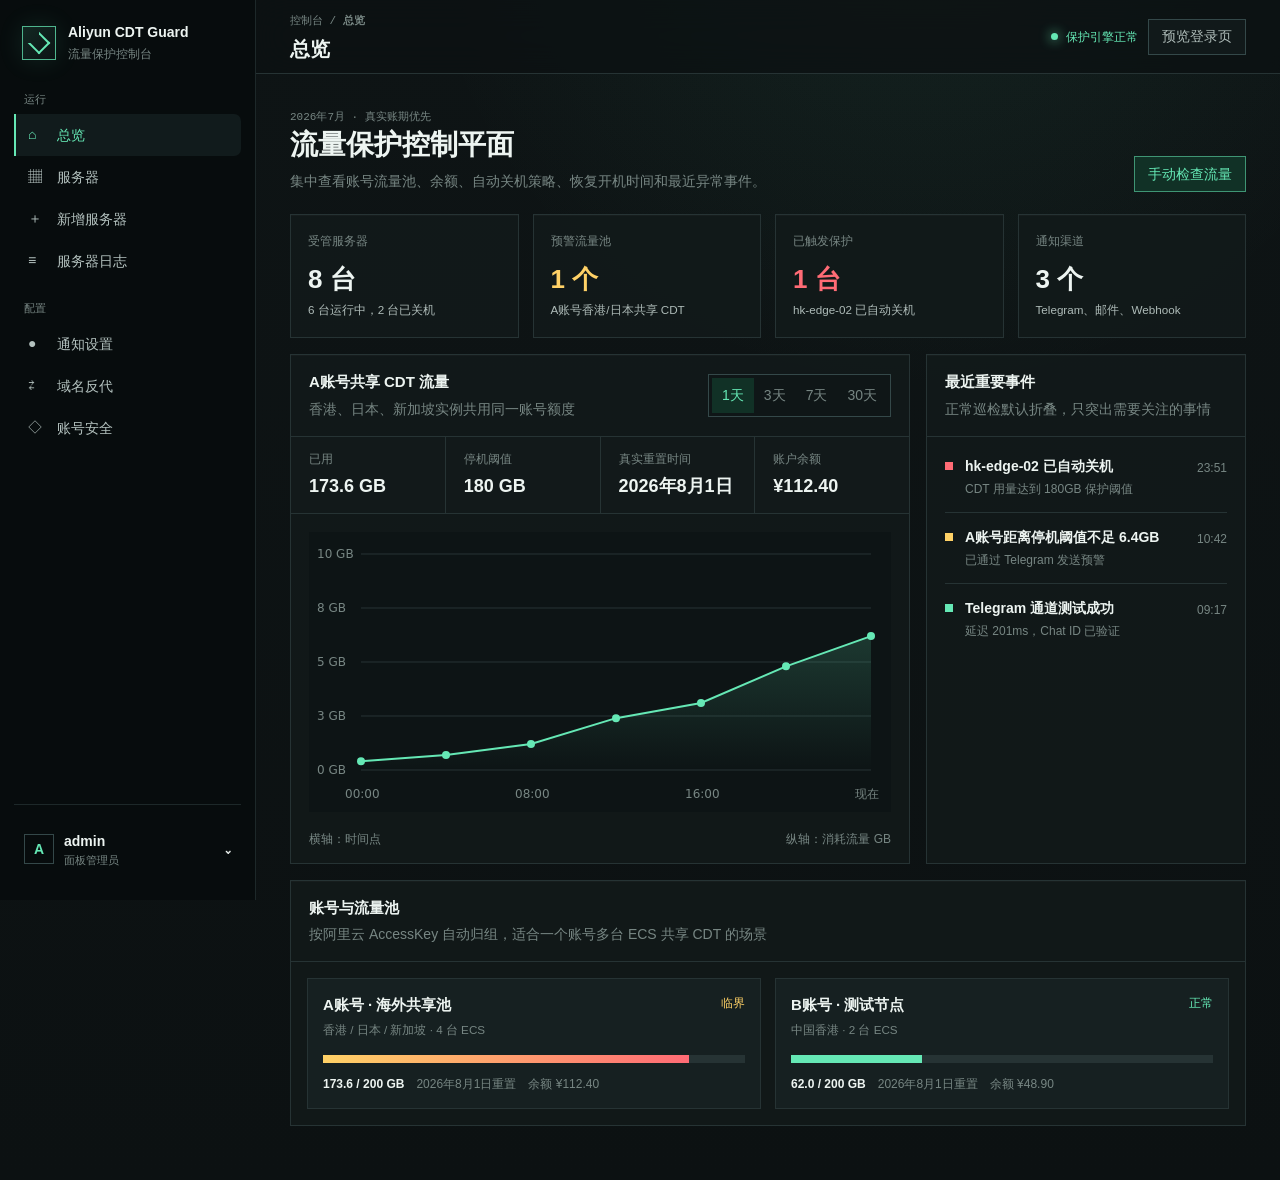
==== index.html @ 4c05d81d "Initial control plane UI prototype" ====
<!doctype html>
<html lang="zh-CN">
  <head>
    <meta charset="utf-8" />
    <meta name="viewport" content="width=device-width, initial-scale=1" />
    <title>Aliyun CDT Guard Control Plane</title>
    <link rel="stylesheet" href="styles.css" />
    <script defer src="app.js"></script>
  </head>
  <body>
    <div class="app-shell" data-view="overview">
      <aside class="sidebar">
        <div class="brand">
          <div class="brand-mark" aria-hidden="true">
            <span></span>
          </div>
          <div>
            <strong>Aliyun CDT Guard</strong>
            <small>流量保护控制台</small>
          </div>
        </div>

        <nav class="nav-block" aria-label="主导航">
          <p>运行</p>
          <button class="nav-item active" type="button" data-target="overview"><span class="nav-icon">⌂</span>总览</button>
          <button class="nav-item" type="button" data-target="servers"><span class="nav-icon">▦</span>服务器</button>
          <button class="nav-item" type="button" data-target="create"><span class="nav-icon">＋</span>新增服务器</button>
          <button class="nav-item" type="button" data-target="logs"><span class="nav-icon">≡</span>服务器日志</button>
        </nav>

        <nav class="nav-block" aria-label="配置导航">
          <p>配置</p>
          <button class="nav-item" type="button" data-target="notify"><span class="nav-icon">●</span>通知设置</button>
          <button class="nav-item" type="button" data-target="proxy"><span class="nav-icon">⇄</span>域名反代</button>
          <button class="nav-item" type="button" data-target="security"><span class="nav-icon">◇</span>账号安全</button>
        </nav>

        <div class="sidebar-account">
          <button class="user-menu" type="button" data-menu-toggle>
            <span class="avatar">A</span>
            <span>
              <strong>admin</strong>
              <small>面板管理员</small>
            </span>
            <b>⌄</b>
          </button>
          <div class="menu-popover" data-menu>
            <button type="button" data-target="security">账号安全</button>
            <a href="login.html">退出登录</a>
          </div>
        </div>
      </aside>

      <main class="workspace">
        <header class="topbar">
          <div>
            <span class="crumb">控制台 / <b data-current-title>总览</b></span>
            <h1 data-page-heading>总览</h1>
          </div>
          <div class="top-actions">
            <span class="engine-state"><i></i>保护引擎正常</span>
            <a class="ghost-link" href="login.html">预览登录页</a>
          </div>
        </header>

        <section class="page active" id="overview" data-title="总览">
          <div class="page-title">
            <div>
              <p class="eyebrow">2026年7月 · 真实账期优先</p>
              <h2>流量保护控制平面</h2>
              <p>集中查看账号流量池、余额、自动关机策略、恢复开机时间和最近异常事件。</p>
            </div>
            <button class="primary-btn" type="button" data-toast="已开始手动检查，完成后会刷新流量和日志。">手动检查流量</button>
          </div>

          <div class="metric-grid">
            <article class="metric-card">
              <span>受管服务器</span>
              <strong>8 台</strong>
              <small>6 台运行中，2 台已关机</small>
            </article>
            <article class="metric-card warning">
              <span>预警流量池</span>
              <strong>1 个</strong>
              <small>A账号香港/日本共享 CDT</small>
            </article>
            <article class="metric-card danger">
              <span>已触发保护</span>
              <strong>1 台</strong>
              <small>hk-edge-02 已自动关机</small>
            </article>
            <article class="metric-card">
              <span>通知渠道</span>
              <strong>3 个</strong>
              <small>Telegram、邮件、Webhook</small>
            </article>
          </div>

          <div class="overview-grid">
            <section class="panel traffic-panel">
              <div class="panel-head">
                <div>
                  <h3>A账号共享 CDT 流量</h3>
                  <p>香港、日本、新加坡实例共用同一账号额度</p>
                </div>
                <div class="segmented" role="tablist" aria-label="时间范围">
                  <button class="active" type="button" data-chart-range="1d">1天</button>
                  <button type="button" data-chart-range="3d">3天</button>
                  <button type="button" data-chart-range="7d">7天</button>
                  <button type="button" data-chart-range="30d">30天</button>
                </div>
              </div>
              <div class="traffic-summary">
                <div>
                  <span>已用</span>
                  <strong>173.6 GB</strong>
                </div>
                <div>
                  <span>停机阈值</span>
                  <strong>180 GB</strong>
                </div>
                <div>
                  <span>真实重置时间</span>
                  <strong>2026年8月1日</strong>
                </div>
                <div>
                  <span>账户余额</span>
                  <strong>¥112.40</strong>
                </div>
              </div>
              <div class="chart-wrap">
                <canvas id="trafficChart" width="960" height="280" aria-label="流量曲线图"></canvas>
                <div class="chart-tip" data-chart-tip hidden></div>
              </div>
              <div class="chart-axis-note">
                <span>横轴：时间点</span>
                <span>纵轴：消耗流量 GB</span>
              </div>
            </section>

            <aside class="panel event-panel">
              <div class="panel-head">
                <div>
                  <h3>最近重要事件</h3>
                  <p>正常巡检默认折叠，只突出需要关注的事情</p>
                </div>
              </div>
              <div class="event-list">
                <article class="event danger">
                  <span></span>
                  <div>
                    <strong>hk-edge-02 已自动关机</strong>
                    <p>CDT 用量达到 180GB 保护阈值</p>
                  </div>
                  <time>23:51</time>
                </article>
                <article class="event warning">
                  <span></span>
                  <div>
                    <strong>A账号距离停机阈值不足 6.4GB</strong>
                    <p>已通过 Telegram 发送预警</p>
                  </div>
                  <time>10:42</time>
                </article>
                <article class="event ok">
                  <span></span>
                  <div>
                    <strong>Telegram 通道测试成功</strong>
                    <p>延迟 201ms，Chat ID 已验证</p>
                  </div>
                  <time>09:17</time>
                </article>
              </div>
            </aside>
          </div>

          <section class="panel account-pools">
            <div class="panel-head">
              <div>
                <h3>账号与流量池</h3>
                <p>按阿里云 AccessKey 自动归组，适合一个账号多台 ECS 共享 CDT 的场景</p>
              </div>
            </div>
            <div class="pool-cards">
              <article class="pool-card critical">
                <div class="pool-top">
                  <div>
                    <strong>A账号 · 海外共享池</strong>
                    <small>香港 / 日本 / 新加坡 · 4 台 ECS</small>
                  </div>
                  <span>临界</span>
                </div>
                <div class="usage-bar"><i style="width: 86.8%"></i></div>
                <div class="pool-meta">
                  <b>173.6 / 200 GB</b>
                  <span>2026年8月1日重置</span>
                  <span>余额 ¥112.40</span>
                </div>
              </article>
              <article class="pool-card">
                <div class="pool-top">
                  <div>
                    <strong>B账号 · 测试节点</strong>
                    <small>中国香港 · 2 台 ECS</small>
                  </div>
                  <span>正常</span>
                </div>
                <div class="usage-bar"><i style="width: 31%"></i></div>
                <div class="pool-meta">
                  <b>62.0 / 200 GB</b>
                  <span>2026年8月1日重置</span>
                  <span>余额 ¥48.90</span>
                </div>
              </article>
            </div>
          </section>
        </section>

        <section class="page" id="servers" data-title="服务器">
          <div class="page-title">
            <div>
              <p class="eyebrow">按账号分组</p>
              <h2>服务器</h2>
              <p>把同一阿里云账号下的服务器放在一起，统一查看共享流量池和账户余额。</p>
            </div>
            <button class="primary-btn" type="button" data-target="create">新增服务器</button>
          </div>

          <div class="account-group">
            <div class="group-head">
              <div>
                <h3>A账号 · 海外共享池</h3>
                <p>AccessKey: LTAI****rft · 共享 CDT: 173.6 / 200 GB · 余额 ¥112.40</p>
              </div>
              <span class="state-pill warning">接近阈值</span>
            </div>
            <div class="server-grid">
              <article class="server-card running">
                <div class="server-title">
                  <div>
                    <strong>香港代理 01</strong>
                    <small>203.0.113.10 · cn-hongkong</small>
                  </div>
                  <span class="state-pill ok">运行中</span>
                </div>
                <dl>
                  <div><dt>ECS ID</dt><dd>i-j6ceg1880o7i5vxdpeq4</dd></div>
                  <div><dt>流量池</dt><dd>A账号海外共享池</dd></div>
                  <div><dt>策略</dt><dd>160GB 预警 / 180GB 关机</dd></div>
                  <div><dt>恢复</dt><dd>2026年8月1日自动恢复</dd></div>
                </dl>
                <div class="card-actions">
                  <button type="button" data-toast="已打开香港代理 01 的编辑面板。">编辑</button>
                  <button type="button" data-target="logs">日志</button>
                  <button class="danger-action" type="button" data-confirm="确认手动关机香港代理 01？手动关机后会进入保持状态。">关机</button>
                </div>
              </article>

              <article class="server-card stopped">
                <div class="server-title">
                  <div>
                    <strong>香港代理 02</strong>
                    <small>47.243.22.84 · cn-hongkong</small>
                  </div>
                  <span class="state-pill danger">已关机</span>
                </div>
                <dl>
                  <div><dt>ECS ID</dt><dd>i-j6c7v9pxxxxxxxxx</dd></div>
                  <div><dt>流量池</dt><dd>A账号海外共享池</dd></div>
                  <div><dt>最近动作</dt><dd>达到阈值后自动关机</dd></div>
                  <div><dt>恢复</dt><dd>2026年8月1日自动开机</dd></div>
                </dl>
                <div class="card-actions">
                  <button type="button">编辑</button>
                  <button type="button" data-target="logs">日志</button>
                  <button class="safe-action" type="button" data-confirm="确认启动香港代理 02 并恢复自动保护？">开机</button>
                </div>
              </article>
            </div>
          </div>

          <div class="account-group">
            <div class="group-head">
              <div>
                <h3>B账号 · 测试节点</h3>
                <p>AccessKey: LTAI****9kd · 共享 CDT: 62.0 / 200 GB · 余额 ¥48.90</p>
              </div>
              <span class="state-pill ok">正常</span>
            </div>
            <div class="server-grid">
              <article class="server-card running">
                <div class="server-title">
                  <div>
                    <strong>日本缓存 01</strong>
                    <small>43.206.18.20 · ap-northeast-1</small>
                  </div>
                  <span class="state-pill ok">运行中</span>
                </div>
                <dl>
                  <div><dt>ECS ID</dt><dd>i-6we1p0xxxxxxxxx</dd></div>
                  <div><dt>流量池</dt><dd>B账号测试节点</dd></div>
                  <div><dt>策略</dt><dd>160GB 预警 / 180GB 关机</dd></div>
                  <div><dt>备注</dt><dd>测试线路，不承载生产业务</dd></div>
                </dl>
                <div class="card-actions">
                  <button type="button">编辑</button>
                  <button type="button" data-target="logs">日志</button>
                  <button class="danger-action" type="button" data-confirm="确认手动关机日本缓存 01？">关机</button>
                </div>
              </article>
            </div>
          </div>
        </section>

        <section class="page" id="create" data-title="新增服务器">
          <div class="page-title">
            <div>
              <p class="eyebrow">简单优先</p>
              <h2>新增服务器</h2>
              <p>先填必须项，备注、登录网站、SSH 信息可以以后编辑补充。</p>
            </div>
          </div>

          <div class="form-layout">
            <form class="panel form-panel">
              <div class="form-section">
                <h3>必填信息</h3>
                <div class="field-grid">
                  <label>
                    <span>服务器名称 *</span>
                    <input type="text" placeholder="例如：香港代理 01" />
                  </label>
                  <label>
                    <span>ECS Instance ID *</span>
                    <input type="text" placeholder="例如：i-j6ceg1880o7i5vxdpeq4" />
                  </label>
                  <label>
                    <span>阿里云区域 *</span>
                    <select>
                      <option>cn-hongkong / 中国香港</option>
                      <option>ap-northeast-1 / 日本东京</option>
                      <option>ap-southeast-1 / 新加坡</option>
                      <option>cn-shanghai / 华东2 上海</option>
                      <option>手动输入区域 ID</option>
                    </select>
                  </label>
                  <label>
                    <span>AccessKey ID *</span>
                    <input type="text" placeholder="LTAI..." autocomplete="off" />
                  </label>
                  <label>
                    <span>AccessKey Secret *</span>
                    <input type="password" placeholder="只在本机配置中保存" autocomplete="new-password" />
                  </label>
                  <label>
                    <span>停机阈值 *</span>
                    <input type="number" value="180" />
                  </label>
                </div>
              </div>

              <div class="form-section">
                <h3>推荐策略</h3>
                <div class="field-grid">
                  <label>
                    <span>预警阈值</span>
                    <input type="number" value="160" />
                  </label>
                  <label>
                    <span>恢复开机阈值</span>
                    <input type="number" value="175" />
                  </label>
                  <label>
                    <span>流量归组方式</span>
                    <select>
                      <option>自动按 AccessKey 归组</option>
                      <option>选择已有流量池分组</option>
                      <option>手动创建新分组</option>
                    </select>
                  </label>
                  <label>
                    <span>CDT 统计方式</span>
                    <select>
                      <option>账号共享 CDT 流量</option>
                      <option>当前实例 EIP 出方向流量</option>
                      <option>账号全部公网流量</option>
                    </select>
                  </label>
                </div>
              </div>

              <details class="advanced-box">
                <summary>高级设置</summary>
                <div class="field-grid">
                  <label>
                    <span>服务器 IP</span>
                    <input type="text" placeholder="可后期补充" />
                  </label>
                  <label>
                    <span>登录网站</span>
                    <input type="url" placeholder="https://..." />
                  </label>
                  <label>
                    <span>SSH 备注</span>
                    <input type="text" placeholder="例如：root@host:22" />
                  </label>
                  <label class="full-field">
                    <span>用途备注</span>
                    <textarea placeholder="例如：边缘代理、测试节点、生产 API"></textarea>
                  </label>
                </div>
              </details>

              <div class="form-actions">
                <button class="ghost-btn" type="button" data-target="servers">取消</button>
                <button class="primary-btn" type="button" data-toast="服务器配置已保存，首次检查任务已加入队列。">保存并启用保护</button>
              </div>
            </form>

            <aside class="panel help-panel">
              <h3>填写提醒</h3>
              <p>区域 ID 必须与 ECS 所在地域一致。凭证建议使用 RAM 子账号，并只授权 ECS、CDT、云监控和账单只读所需权限。</p>
              <div class="hint-list">
                <span>Secret 留空编辑时表示不修改</span>
                <span>流量池默认按 AccessKey 自动生成</span>
                <span>真实重置时间优先来自账单 API</span>
                <span>首次保存后立即执行一次检查</span>
              </div>
            </aside>
          </div>
        </section>

        <section class="page" id="logs" data-title="服务器日志">
          <div class="page-title">
            <div>
              <p class="eyebrow">异常优先</p>
              <h2>服务器日志</h2>
              <p>只把预警、自动开关机、查询失败、通知失败放到前面，普通巡检默认弱化。</p>
            </div>
          </div>
          <div class="log-layout">
            <aside class="panel log-side">
              <h3>服务器</h3>
              <button class="log-server active" type="button">全部服务器 <b>12</b><small>跨实例事件</small></button>
              <button class="log-server" type="button">香港代理 01 <b>4</b><small>运行中 · A账号</small></button>
              <button class="log-server" type="button">香港代理 02 <b>3</b><small>已关机 · A账号</small></button>
              <button class="log-server" type="button">日本缓存 01 <b>1</b><small>运行中 · B账号</small></button>
            </aside>
            <section class="panel log-main">
              <div class="tabs">
                <button class="active" type="button" data-log-filter="all">全部</button>
                <button type="button" data-log-filter="warn">预警</button>
                <button type="button" data-log-filter="action">动作</button>
                <button type="button" data-log-filter="error">错误</button>
                <button type="button" data-log-filter="normal">正常巡检</button>
              </div>
              <div class="timeline">
                <article class="log-entry action" data-log-type="action">
                  <time>2026年7月21日 23:51</time>
                  <strong>香港代理 02 已自动关机</strong>
                  <p>CDT 用量达到 180GB 停机阈值，系统已执行 StopInstances。</p>
                </article>
                <article class="log-entry warn" data-log-type="warn">
                  <time>2026年7月21日 10:42</time>
                  <strong>A账号共享流量池达到预警线</strong>
                  <p>当前已用 173.6GB，距离停机阈值剩余 6.4GB。</p>
                </article>
                <article class="log-entry error" data-log-type="error">
                  <time>2026年7月20日 08:15</time>
                  <strong>日本缓存 01 云监控查询失败</strong>
                  <p>CloudMonitor 返回超时，系统将在 60 秒后自动重试。</p>
                </article>
                <article class="log-entry normal muted" data-log-type="normal">
                  <time>2026年7月20日 08:16</time>
                  <strong>香港代理 01 巡检成功</strong>
                  <p>流量、余额、实例状态同步完成。</p>
                </article>
              </div>
            </section>
          </div>
        </section>

        <section class="page" id="notify" data-title="通知设置">
          <div class="page-title">
            <div>
              <p class="eyebrow">多渠道通知</p>
              <h2>通知设置</h2>
              <p>已保存的渠道放在顶部，新增或修改放在下方，避免看不出是否配置成功。</p>
            </div>
          </div>
          <section class="panel">
            <div class="panel-head">
              <div>
                <h3>已配置渠道</h3>
                <p>密钥只显示掩码，支持再次编辑、测试和删除</p>
              </div>
            </div>
            <div class="channel-grid">
              <article class="channel-card">
                <span class="channel-icon">T</span>
                <div>
                  <h3>Telegram</h3>
                  <p>主告警渠道 · Chat ID: -100****7890</p>
                  <small>支持 /status /traffic /report /servers /balance</small>
                </div>
                <div class="channel-actions">
                  <span class="state-pill ok">已验证</span>
                  <button type="button" data-toast="Telegram 测试消息已发送。">测试</button>
                  <button type="button">编辑</button>
                </div>
              </article>
              <article class="channel-card">
                <span class="channel-icon">M</span>
                <div>
                  <h3>邮件</h3>
                  <p>每日流量报告 · ops@example.com</p>
                  <small>每天 09:00 发送</small>
                </div>
                <div class="channel-actions">
                  <span class="state-pill ok">已启用</span>
                  <button type="button">测试</button>
                  <button type="button">编辑</button>
                </div>
              </article>
            </div>
          </section>

          <div class="form-layout">
            <form class="panel form-panel">
              <div class="form-section">
                <h3>添加 Telegram</h3>
                <p>先给 Bot 发一条消息，再点击获取 Chat ID。</p>
                <div class="field-grid">
                  <label class="full-field">
                    <span>Bot Token</span>
                    <input type="password" placeholder="123456:ABC..." />
                  </label>
                  <label class="full-field">
                    <span>Chat ID</span>
                    <input type="text" placeholder="点击获取后选择，或手动填写" />
                  </label>
                </div>
                <div class="form-actions inline">
                  <button class="ghost-btn" type="button" data-toast="已获取 2 个候选 Chat ID。">获取 Chat ID</button>
                  <button class="ghost-btn" type="button" data-toast="测试消息将包含服务器、流量、余额、重置时间和最近事件。">发送测试消息</button>
                  <button class="primary-btn" type="button" data-toast="Telegram 渠道已保存。">保存渠道</button>
                </div>
              </div>
            </form>
            <aside class="panel help-panel">
              <h3>默认通知规则</h3>
              <div class="hint-list">
                <span>首次达到预警阈值</span>
                <span>自动关机或自动开机</span>
                <span>阿里云 API 查询失败</span>
                <span>通知渠道投递失败</span>
                <span>每日流量统计报告</span>
              </div>
            </aside>
          </div>
        </section>

        <section class="page" id="proxy" data-title="域名反代">
          <div class="page-title">
            <div>
              <p class="eyebrow">HTTPS 入口</p>
              <h2>域名反代</h2>
              <p>用域名访问面板，并把源站限制在本机端口。</p>
            </div>
            <button class="primary-btn" type="button" data-confirm="确认写入 Caddy 配置并重载服务？">保存并应用</button>
          </div>

          <div class="metric-grid">
            <article class="metric-card"><span>Caddy</span><strong>运行中</strong><small>systemd active</small></article>
            <article class="metric-card"><span>DNS</span><strong>已解析</strong><small>Cloudflare 橙色云正常</small></article>
            <article class="metric-card"><span>证书</span><strong>89 天</strong><small>自动续签</small></article>
            <article class="metric-card"><span>源站端口</span><strong>8787</strong><small>建议只监听 127.0.0.1</small></article>
          </div>

          <div class="form-layout">
            <form class="panel form-panel">
              <div class="form-section">
                <h3>面板入口</h3>
                <div class="field-grid">
                  <label>
                    <span>面板域名 *</span>
                    <input type="text" placeholder="cdt.example.com" />
                  </label>
                  <label>
                    <span>源站公网 IP *</span>
                    <input type="text" placeholder="203.0.113.10" />
                  </label>
                  <label>
                    <span>面板端口 *</span>
                    <input type="number" value="8787" />
                  </label>
                  <label>
                    <span>Cloudflare 代理</span>
                    <select>
                      <option>已开启橙色云</option>
                      <option>仅 DNS 解析</option>
                    </select>
                  </label>
                </div>
              </div>
              <div class="code-panel">
                <div class="code-tabs">
                  <button class="active" type="button" data-code-tab="cloudflare">Cloudflare DNS</button>
                  <button type="button" data-code-tab="caddy">Caddyfile</button>
                  <button type="button" data-code-tab="nginx">Nginx</button>
                </div>
                <pre data-code-output>Type: A
Name: cdt
Content: 203.0.113.10
Proxy status: Proxied
TTL: Auto</pre>
              </div>
            </form>
            <aside class="panel help-panel">
              <h3>应用前检查</h3>
              <div class="hint-list">
                <span>安全组放行 80 / 443</span>
                <span>Cloudflare 添加 A 记录</span>
                <span>推荐源站只监听 127.0.0.1</span>
                <span>保留 IP:8787 作为应急入口</span>
              </div>
            </aside>
          </div>
        </section>

        <section class="page" id="security" data-title="账号安全">
          <div class="page-title">
            <div>
              <p class="eyebrow">面板账号</p>
              <h2>账号安全</h2>
              <p>这里修改的是面板登录账号，不是阿里云账号。</p>
            </div>
          </div>
          <div class="form-layout">
            <form class="panel form-panel">
              <div class="form-section">
                <h3>修改登录凭据</h3>
                <div class="field-grid">
                  <label>
                    <span>当前用户名</span>
                    <input type="text" value="admin" />
                  </label>
                  <label>
                    <span>当前密码 *</span>
                    <input type="password" placeholder="验证当前身份" />
                  </label>
                  <label>
                    <span>新密码 *</span>
                    <input type="password" placeholder="至少 12 位，建议含大小写和数字" />
                  </label>
                  <label>
                    <span>确认新密码 *</span>
                    <input type="password" placeholder="再次输入新密码" />
                  </label>
                </div>
              </div>
              <div class="form-actions">
                <button class="ghost-btn" type="button" data-target="overview">取消</button>
                <button class="primary-btn" type="button" data-confirm="保存账号设置后会退出当前登录，是否继续？">保存账号设置</button>
              </div>
            </form>
            <aside class="panel help-panel">
              <h3>安全建议</h3>
              <div class="hint-list">
                <span>使用 HTTPS 域名登录面板</span>
                <span>不要把真实密钥上传 GitHub</span>
                <span>配置文件权限建议保持 0600</span>
                <span>退出登录和改密会写入审计日志</span>
              </div>
            </aside>
          </div>
        </section>

      </main>
    </div>

    <div class="toast" data-toast-box></div>
    <div class="modal" data-modal hidden>
      <div class="modal-card">
        <h3>确认操作</h3>
        <p data-modal-text></p>
        <div class="modal-actions">
          <button class="ghost-btn" type="button" data-modal-close>取消</button>
          <button class="danger-btn" type="button" data-modal-ok>确认执行</button>
        </div>
      </div>
    </div>
  </body>
</html>
---- styles.css ----
:root {
  color-scheme: dark;
  --bg: #0c1112;
  --sidebar: #080d0e;
  --panel: #12191a;
  --panel-2: #162021;
  --panel-3: #1a2526;
  --line: #263334;
  --line-strong: #344849;
  --text: #edf4f1;
  --soft: #aebbb8;
  --muted: #778683;
  --green: #65e8b5;
  --green-2: #113126;
  --blue: #7bd8ff;
  --yellow: #ffd166;
  --yellow-2: #2c2514;
  --red: #ff6b75;
  --red-2: #2c171b;
  --shadow: 0 22px 70px rgba(0, 0, 0, 0.34);
  --font: Inter, ui-sans-serif, -apple-system, BlinkMacSystemFont, "SF Pro Text", "PingFang SC", "Microsoft YaHei", sans-serif;
  --mono: "SFMono-Regular", Consolas, "Liberation Mono", monospace;
}

* {
  box-sizing: border-box;
}

body {
  margin: 0;
  background:
    radial-gradient(circle at 72% -10%, rgba(101, 232, 181, 0.08), transparent 32rem),
    linear-gradient(180deg, #0e1415, var(--bg));
  color: var(--text);
  font: 14px/1.5 var(--font);
}

button,
input,
select,
textarea {
  font: inherit;
}

button {
  cursor: pointer;
}

.app-shell {
  min-height: 100vh;
  display: grid;
  grid-template-columns: 256px minmax(0, 1fr);
}

.sidebar {
  position: sticky;
  top: 0;
  height: 100vh;
  display: flex;
  flex-direction: column;
  gap: 22px;
  padding: 22px 14px;
  background: rgba(8, 13, 14, 0.96);
  border-right: 1px solid #1d2829;
}

.brand {
  display: flex;
  align-items: center;
  gap: 12px;
  padding: 0 8px 10px;
}

.brand strong {
  display: block;
  font-size: 14px;
  letter-spacing: 0;
}

.brand small {
  display: block;
  color: var(--muted);
  font-size: 12px;
  margin-top: 2px;
}

.brand-mark {
  width: 34px;
  height: 34px;
  border: 1px solid rgba(101, 232, 181, 0.75);
  background: linear-gradient(135deg, #122822, #0c1415);
  display: grid;
  place-items: center;
  box-shadow: 0 0 26px rgba(101, 232, 181, 0.12);
}

.brand-mark span {
  width: 16px;
  height: 16px;
  border: 2px solid var(--green);
  border-left-color: transparent;
  transform: rotate(45deg);
}

.brand-mark.large {
  width: 58px;
  height: 58px;
  margin: 0 auto;
}

.brand-mark.large span {
  width: 27px;
  height: 27px;
}

.nav-block p {
  margin: 0 10px 8px;
  color: var(--muted);
  font: 11px/1 var(--mono);
}

.nav-item {
  width: 100%;
  min-height: 42px;
  display: flex;
  align-items: center;
  gap: 11px;
  border: 0;
  border-left: 2px solid transparent;
  background: transparent;
  color: #b4c2bf;
  text-align: left;
  padding: 0 12px;
  border-radius: 0 7px 7px 0;
}

.nav-item:hover,
.nav-item.active {
  background: #111b1c;
  color: var(--text);
}

.nav-item.active {
  color: var(--green);
  border-left-color: var(--green);
}

.nav-icon {
  width: 18px;
  color: currentColor;
  font-family: var(--mono);
}

.sidebar-account {
  position: relative;
  margin-top: auto;
  padding-top: 16px;
  border-top: 1px solid #1d2829;
}

.user-menu {
  width: 100%;
  display: flex;
  align-items: center;
  gap: 10px;
  border: 1px solid transparent;
  background: transparent;
  color: var(--text);
  padding: 9px;
  text-align: left;
}

.user-menu:hover {
  border-color: var(--line);
  background: #101718;
}

.avatar {
  width: 30px;
  height: 30px;
  display: grid;
  place-items: center;
  border: 1px solid var(--line-strong);
  color: var(--green);
  font-weight: 700;
}

.user-menu span:nth-child(2) {
  flex: 1;
}

.user-menu strong,
.user-menu small {
  display: block;
}

.user-menu small {
  color: var(--muted);
  font-size: 11px;
}

.menu-popover {
  position: absolute;
  left: 8px;
  right: 8px;
  bottom: 60px;
  display: none;
  padding: 7px;
  background: #101718;
  border: 1px solid var(--line-strong);
  box-shadow: var(--shadow);
}

.menu-popover.open {
  display: grid;
}

.menu-popover button,
.menu-popover a {
  border: 0;
  background: transparent;
  color: var(--soft);
  text-align: left;
  padding: 9px 10px;
  text-decoration: none;
}

.menu-popover button:hover,
.menu-popover a:hover {
  background: #172223;
  color: var(--text);
}

.workspace {
  min-width: 0;
}

.topbar {
  min-height: 74px;
  display: flex;
  align-items: center;
  justify-content: space-between;
  gap: 18px;
  padding: 0 34px;
  border-bottom: 1px solid var(--line);
  background: rgba(12, 17, 18, 0.78);
  backdrop-filter: blur(16px);
  position: sticky;
  top: 0;
  z-index: 10;
}

.crumb {
  color: var(--muted);
  font: 11px var(--mono);
}

.topbar h1 {
  margin: 4px 0 0;
  font-size: 20px;
  font-weight: 650;
}

.top-actions {
  display: flex;
  align-items: center;
  gap: 10px;
}

.engine-state {
  display: inline-flex;
  align-items: center;
  gap: 8px;
  color: var(--green);
  font-size: 12px;
}

.engine-state i {
  width: 7px;
  height: 7px;
  border-radius: 50%;
  background: var(--green);
  box-shadow: 0 0 12px var(--green);
}

.page {
  display: none;
  max-width: 1480px;
  margin: 0 auto;
  padding: 30px 34px 54px;
}

.page.active {
  display: block;
}

.page-title {
  display: flex;
  align-items: flex-end;
  justify-content: space-between;
  gap: 18px;
  margin-bottom: 22px;
}

.eyebrow {
  margin: 0 0 5px;
  color: var(--green);
  font: 11px var(--mono);
}

.page-title h2 {
  margin: 0;
  font-size: 28px;
  font-weight: 680;
  letter-spacing: 0;
}

.page-title p,
.panel-head p,
.form-section p,
.help-panel p {
  margin: 5px 0 0;
  color: var(--muted);
}

.panel,
.metric-card,
.account-group,
.server-card {
  background: rgba(18, 25, 26, 0.92);
  border: 1px solid var(--line);
  box-shadow: 0 1px 0 rgba(255, 255, 255, 0.025) inset;
}

.metric-grid {
  display: grid;
  grid-template-columns: repeat(4, minmax(0, 1fr));
  gap: 14px;
  margin-bottom: 16px;
}

.metric-card {
  padding: 17px;
}

.metric-card span {
  display: block;
  color: var(--muted);
  font-size: 12px;
}

.metric-card strong {
  display: block;
  margin-top: 10px;
  font-size: 26px;
}

.metric-card small {
  color: var(--soft);
}

.metric-card.warning strong {
  color: var(--yellow);
}

.metric-card.danger strong {
  color: var(--red);
}

.overview-grid {
  display: grid;
  grid-template-columns: minmax(0, 1.7fr) minmax(320px, 0.8fr);
  gap: 16px;
}

.panel-head {
  min-height: 58px;
  display: flex;
  align-items: center;
  justify-content: space-between;
  gap: 16px;
  padding: 16px 18px;
  border-bottom: 1px solid var(--line);
}

.panel-head h3,
.form-section h3,
.help-panel h3,
.group-head h3,
.log-side h3 {
  margin: 0;
  font-size: 15px;
}

.traffic-summary {
  display: grid;
  grid-template-columns: repeat(4, minmax(0, 1fr));
  gap: 1px;
  border-bottom: 1px solid var(--line);
  background: var(--line);
}

.traffic-summary div {
  background: var(--panel);
  padding: 13px 18px;
}

.traffic-summary span {
  display: block;
  color: var(--muted);
  font-size: 12px;
}

.traffic-summary strong {
  display: block;
  margin-top: 5px;
  font-size: 18px;
}

.chart-wrap {
  position: relative;
  padding: 18px;
}

canvas {
  width: 100%;
  max-width: 100%;
  height: 280px;
  display: block;
}

.chart-tip {
  position: absolute;
  min-width: 140px;
  padding: 9px 10px;
  background: #081011;
  border: 1px solid var(--line-strong);
  color: var(--text);
  font-size: 12px;
  pointer-events: none;
  box-shadow: var(--shadow);
}

.chart-axis-note {
  display: flex;
  justify-content: space-between;
  padding: 0 18px 15px;
  color: var(--muted);
  font-size: 12px;
}

.segmented {
  display: inline-flex;
  border: 1px solid var(--line-strong);
  background: #0f1617;
  padding: 3px;
}

.segmented button,
.tabs button,
.code-tabs button {
  border: 0;
  background: transparent;
  color: var(--muted);
  padding: 7px 10px;
}

.segmented button.active,
.tabs button.active,
.code-tabs button.active {
  background: var(--green-2);
  color: var(--green);
}

.event-list {
  padding: 5px 18px 14px;
}

.event {
  display: grid;
  grid-template-columns: 8px minmax(0, 1fr) auto;
  gap: 12px;
  padding: 14px 0;
  border-bottom: 1px solid #263334;
}

.event:last-child {
  border-bottom: 0;
}

.event > span {
  width: 8px;
  height: 8px;
  margin-top: 6px;
  background: var(--green);
}

.event.warning > span {
  background: var(--yellow);
}

.event.danger > span {
  background: var(--red);
}

.event strong {
  display: block;
}

.event p,
.event time {
  margin: 3px 0 0;
  color: var(--muted);
  font-size: 12px;
}

.account-pools {
  margin-top: 16px;
}

.pool-cards {
  display: grid;
  grid-template-columns: repeat(2, minmax(0, 1fr));
  gap: 14px;
  padding: 16px;
}

.pool-card {
  border: 1px solid var(--line);
  background: var(--panel-2);
  padding: 15px;
}

.pool-top,
.server-title,
.group-head {
  display: flex;
  align-items: flex-start;
  justify-content: space-between;
  gap: 14px;
}

.pool-top strong,
.server-title strong {
  display: block;
  font-size: 15px;
}

.pool-top small,
.server-title small {
  display: block;
  color: var(--muted);
  margin-top: 4px;
}

.pool-top > span {
  color: var(--green);
  font-size: 12px;
}

.pool-card.critical .pool-top > span {
  color: var(--yellow);
}

.usage-bar {
  height: 8px;
  background: #263334;
  margin: 17px 0 12px;
}

.usage-bar i {
  display: block;
  height: 100%;
  background: var(--green);
}

.critical .usage-bar i {
  background: linear-gradient(90deg, var(--yellow), var(--red));
}

.pool-meta {
  display: flex;
  flex-wrap: wrap;
  gap: 12px;
  color: var(--muted);
  font-size: 12px;
}

.pool-meta b {
  color: var(--text);
}

.account-group {
  margin-bottom: 16px;
  padding: 18px;
}

.group-head {
  align-items: center;
  padding-bottom: 16px;
  border-bottom: 1px solid var(--line);
}

.group-head p {
  margin: 5px 0 0;
  color: var(--muted);
}

.server-grid {
  display: grid;
  grid-template-columns: repeat(2, minmax(0, 1fr));
  gap: 14px;
  margin-top: 16px;
}

.server-card {
  padding: 16px;
}

.server-card dl {
  display: grid;
  grid-template-columns: 1fr 1fr;
  gap: 12px;
  margin: 16px 0;
}

.server-card dt {
  color: var(--muted);
  font-size: 12px;
}

.server-card dd {
  margin: 4px 0 0;
  color: var(--soft);
  word-break: break-word;
}

.state-pill {
  display: inline-flex;
  align-items: center;
  justify-content: center;
  min-height: 26px;
  padding: 0 9px;
  border: 1px solid var(--line-strong);
  color: var(--soft);
  font-size: 12px;
  white-space: nowrap;
}

.state-pill.ok {
  color: var(--green);
  border-color: rgba(101, 232, 181, 0.45);
  background: rgba(101, 232, 181, 0.08);
}

.state-pill.warning {
  color: var(--yellow);
  border-color: rgba(255, 209, 102, 0.46);
  background: rgba(255, 209, 102, 0.08);
}

.state-pill.danger {
  color: var(--red);
  border-color: rgba(255, 107, 117, 0.46);
  background: rgba(255, 107, 117, 0.08);
}

.card-actions,
.form-actions,
.modal-actions,
.channel-actions {
  display: flex;
  flex-wrap: wrap;
  gap: 9px;
}

.card-actions {
  padding-top: 14px;
  border-top: 1px solid var(--line);
}

.card-actions button,
.channel-actions button,
.ghost-btn,
.ghost-link,
.primary-btn,
.danger-btn {
  min-height: 36px;
  display: inline-flex;
  align-items: center;
  justify-content: center;
  border: 1px solid var(--line-strong);
  background: #11191a;
  color: var(--soft);
  padding: 0 13px;
  text-decoration: none;
}

.card-actions button:hover,
.channel-actions button:hover,
.ghost-btn:hover,
.ghost-link:hover {
  border-color: #55706d;
  color: var(--text);
}

.primary-btn {
  border-color: rgba(101, 232, 181, 0.55);
  background: var(--green-2);
  color: var(--green);
}

.danger-btn,
.danger-action {
  border-color: rgba(255, 107, 117, 0.48) !important;
  color: var(--red) !important;
}

.safe-action {
  border-color: rgba(101, 232, 181, 0.48) !important;
  color: var(--green) !important;
}

.form-layout {
  display: grid;
  grid-template-columns: minmax(0, 1fr) 330px;
  gap: 16px;
}

.form-section {
  padding: 20px;
  border-bottom: 1px solid var(--line);
}

.field-grid {
  display: grid;
  grid-template-columns: 1fr 1fr;
  gap: 16px;
  margin-top: 16px;
}

label span {
  display: block;
  margin-bottom: 7px;
  color: var(--soft);
  font-size: 12px;
}

input,
select,
textarea {
  width: 100%;
  border: 1px solid #354546;
  background: #0d1415;
  color: var(--text);
  outline: 0;
  min-height: 42px;
  padding: 0 11px;
}

textarea {
  min-height: 92px;
  padding: 10px 11px;
  resize: vertical;
}

input:focus,
select:focus,
textarea:focus {
  border-color: rgba(101, 232, 181, 0.72);
  box-shadow: 0 0 0 3px rgba(101, 232, 181, 0.08);
}

.full-field {
  grid-column: 1 / -1;
}

.advanced-box {
  padding: 18px 20px;
  border-bottom: 1px solid var(--line);
}

.advanced-box summary {
  color: var(--green);
  cursor: pointer;
}

.form-actions {
  justify-content: flex-end;
  padding: 18px 20px;
}

.form-actions.inline {
  justify-content: flex-start;
  padding: 16px 0 0;
}

.help-panel {
  padding: 18px;
  align-self: start;
}

.hint-list {
  display: grid;
  gap: 9px;
  margin-top: 15px;
}

.hint-list span {
  display: block;
  border-left: 2px solid var(--green);
  background: #101718;
  padding: 10px 12px;
  color: var(--soft);
}

.log-layout {
  display: grid;
  grid-template-columns: 300px minmax(0, 1fr);
  gap: 16px;
}

.log-side {
  padding: 16px;
}

.log-server {
  width: 100%;
  display: grid;
  grid-template-columns: minmax(0, 1fr) auto;
  gap: 3px 8px;
  border: 1px solid transparent;
  background: transparent;
  color: var(--soft);
  text-align: left;
  padding: 12px;
  margin-top: 8px;
}

.log-server small {
  grid-column: 1 / -1;
  color: var(--muted);
}

.log-server.active,
.log-server:hover {
  background: #111b1c;
  border-color: var(--line);
}

.tabs {
  display: flex;
  gap: 6px;
  padding: 14px;
  border-bottom: 1px solid var(--line);
}

.timeline {
  padding: 8px 18px 18px;
}

.log-entry {
  border-left: 2px solid var(--line-strong);
  padding: 14px 0 14px 16px;
}

.log-entry.warn {
  border-left-color: var(--yellow);
}

.log-entry.action {
  border-left-color: var(--green);
}

.log-entry.error {
  border-left-color: var(--red);
}

.log-entry time {
  color: var(--muted);
  font: 12px var(--mono);
}

.log-entry strong {
  display: block;
  margin-top: 5px;
}

.log-entry p {
  margin: 4px 0 0;
  color: var(--muted);
}

.muted {
  opacity: 0.52;
}

.channel-grid {
  display: grid;
  gap: 14px;
  padding: 16px;
}

.channel-card {
  display: grid;
  grid-template-columns: 44px minmax(0, 1fr) auto;
  gap: 14px;
  align-items: center;
  border: 1px solid var(--line);
  background: var(--panel-2);
  padding: 15px;
}

.channel-icon {
  width: 44px;
  height: 44px;
  display: grid;
  place-items: center;
  background: var(--green-2);
  color: var(--green);
  border: 1px solid rgba(101, 232, 181, 0.35);
  font-weight: 800;
}

.channel-card h3,
.channel-card p {
  margin: 0;
}

.channel-card p,
.channel-card small {
  color: var(--muted);
}

.code-panel {
  margin: 0 20px 20px;
  border: 1px solid var(--line);
  background: #0b1112;
}

.code-tabs {
  display: flex;
  gap: 4px;
  padding: 8px;
  border-bottom: 1px solid var(--line);
}

pre {
  margin: 0;
  padding: 16px;
  color: #d8e6e2;
  font: 13px/1.6 var(--mono);
  white-space: pre-wrap;
}

.full-width {
  width: 100%;
  margin-top: 18px;
}

.toast {
  position: fixed;
  right: 24px;
  bottom: 24px;
  max-width: 360px;
  background: #081011;
  border: 1px solid var(--line-strong);
  color: var(--text);
  padding: 12px 14px;
  box-shadow: var(--shadow);
  opacity: 0;
  transform: translateY(12px);
  pointer-events: none;
  transition: 0.2s ease;
  z-index: 50;
}

.toast.show {
  opacity: 1;
  transform: translateY(0);
}

.modal {
  position: fixed;
  inset: 0;
  background: rgba(0, 0, 0, 0.58);
  display: grid;
  place-items: center;
  z-index: 60;
}

.modal[hidden] {
  display: none;
}

.modal-card {
  width: min(420px, calc(100vw - 36px));
  background: #101718;
  border: 1px solid var(--line-strong);
  box-shadow: var(--shadow);
  padding: 22px;
}

.modal-card h3 {
  margin: 0;
}

.modal-card p {
  color: var(--soft);
}

.modal-actions {
  justify-content: flex-end;
}

@media (max-width: 1100px) {
  .app-shell {
    grid-template-columns: 1fr;
  }

  .sidebar {
    position: static;
    height: auto;
  }

  .nav-block {
    display: grid;
    grid-template-columns: repeat(4, minmax(0, 1fr));
    gap: 6px;
  }

  .nav-block p {
    grid-column: 1 / -1;
  }

  .overview-grid,
  .form-layout,
  .log-layout {
    grid-template-columns: 1fr;
  }

  .metric-grid,
  .traffic-summary,
  .pool-cards,
  .server-grid {
    grid-template-columns: repeat(2, minmax(0, 1fr));
  }
}

@media (max-width: 700px) {
  .topbar,
  .page-title,
  .group-head,
  .top-actions {
    align-items: flex-start;
    flex-direction: column;
  }

  .page {
    padding: 22px 16px 38px;
  }

  .metric-grid,
  .traffic-summary,
  .pool-cards,
  .server-grid,
  .field-grid,
  .nav-block,
  .server-card dl,
  .channel-card {
    grid-template-columns: 1fr;
  }

  .channel-actions {
    justify-content: flex-start;
  }
}
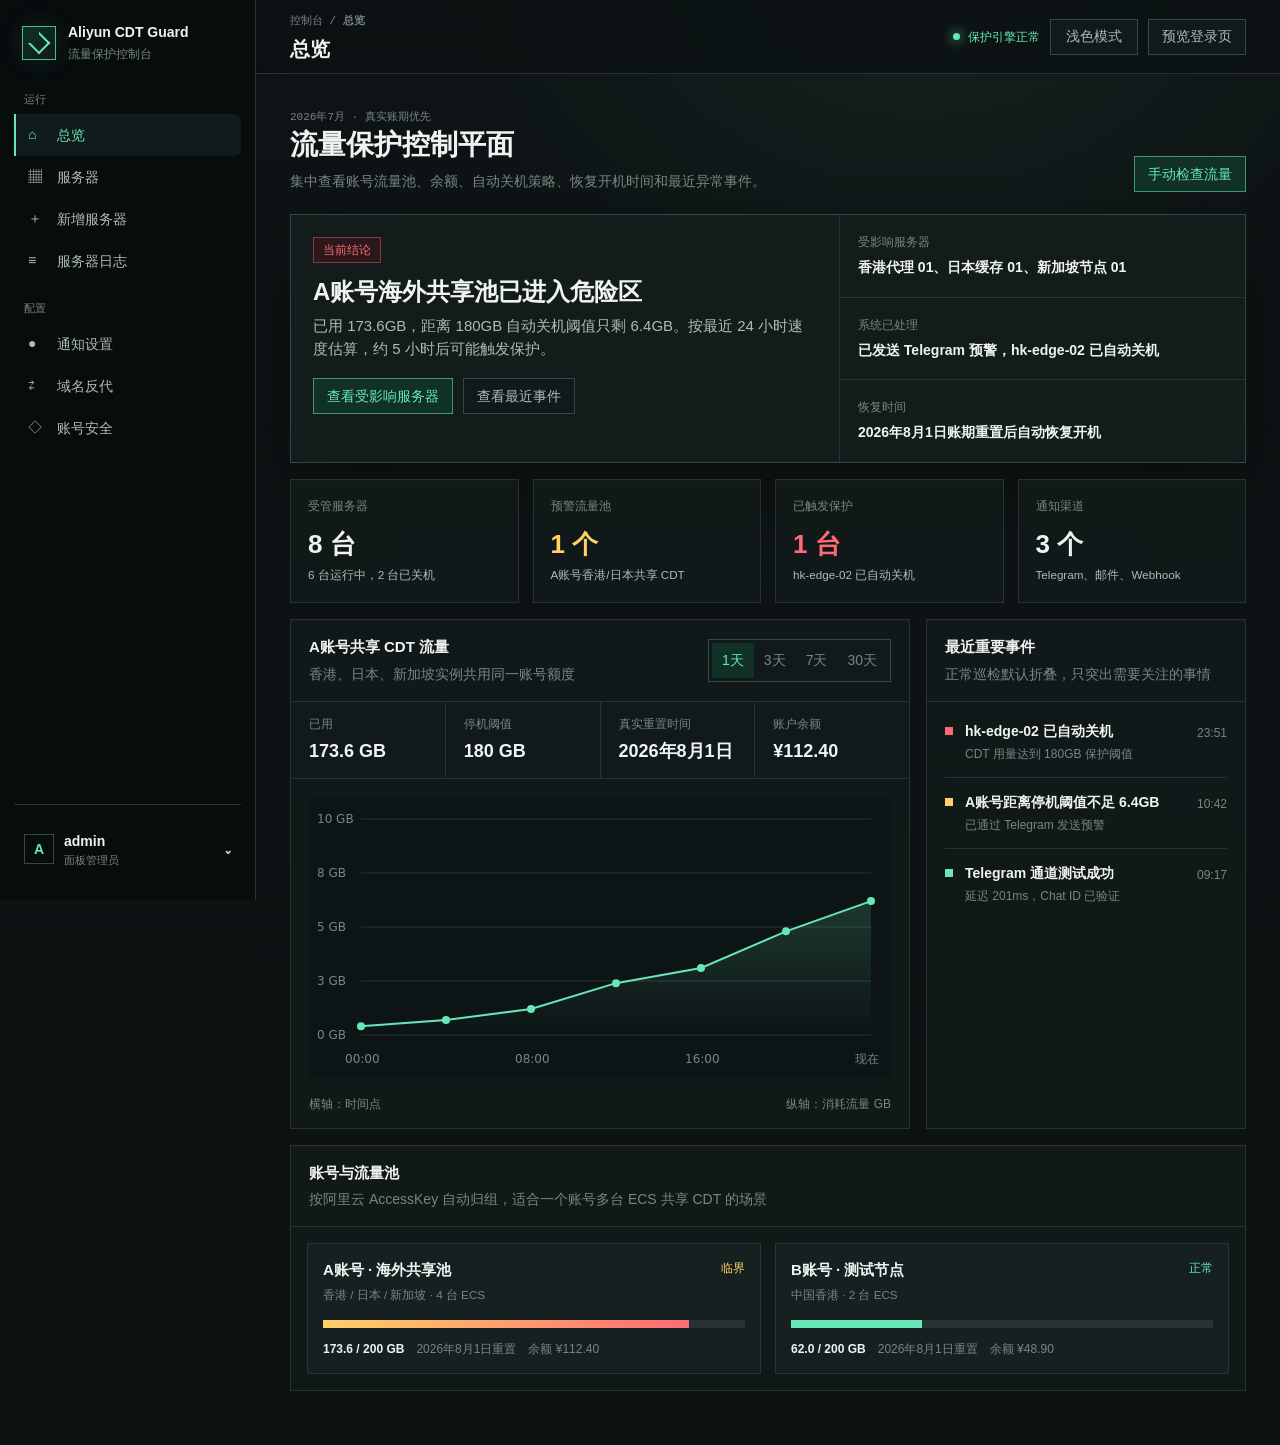
==== commit 6be2008d: "Add overview conclusion and theme toggle" ====
--- a/index.html
+++ b/index.html
@@ -59,6 +59,7 @@
           </div>
           <div class="top-actions">
             <span class="engine-state"><i></i>保护引擎正常</span>
+            <button class="ghost-btn theme-toggle" type="button" data-theme-toggle>浅色模式</button>
             <a class="ghost-link" href="login.html">预览登录页</a>
           </div>
         </header>
@@ -72,6 +73,32 @@
             </div>
             <button class="primary-btn" type="button" data-toast="已开始手动检查，完成后会刷新流量和日志。">手动检查流量</button>
           </div>
+
+          <section class="status-brief danger">
+            <div class="brief-main">
+              <span class="brief-label">当前结论</span>
+              <h3>A账号海外共享池已进入危险区</h3>
+              <p>已用 173.6GB，距离 180GB 自动关机阈值只剩 6.4GB。按最近 24 小时速度估算，约 5 小时后可能触发保护。</p>
+              <div class="brief-actions">
+                <button class="primary-btn" type="button" data-target="servers">查看受影响服务器</button>
+                <button class="ghost-btn" type="button" data-target="logs">查看最近事件</button>
+              </div>
+            </div>
+            <div class="brief-facts">
+              <article>
+                <span>受影响服务器</span>
+                <strong>香港代理 01、日本缓存 01、新加坡节点 01</strong>
+              </article>
+              <article>
+                <span>系统已处理</span>
+                <strong>已发送 Telegram 预警，hk-edge-02 已自动关机</strong>
+              </article>
+              <article>
+                <span>恢复时间</span>
+                <strong>2026年8月1日账期重置后自动恢复开机</strong>
+              </article>
+            </div>
+          </section>
 
           <div class="metric-grid">
             <article class="metric-card">
--- a/styles.css
+++ b/styles.css
@@ -17,6 +17,14 @@
   --yellow-2: #2c2514;
   --red: #ff6b75;
   --red-2: #2c171b;
+  --panel-bg: rgba(18, 25, 26, 0.92);
+  --sidebar-bg: rgba(8, 13, 14, 0.96);
+  --topbar-bg: rgba(12, 17, 18, 0.78);
+  --hover-bg: #111b1c;
+  --button-bg: #11191a;
+  --input-bg: #0d1415;
+  --chart-bg: #0d1415;
+  --chart-grid: #263334;
   --shadow: 0 22px 70px rgba(0, 0, 0, 0.34);
   --font: Inter, ui-sans-serif, -apple-system, BlinkMacSystemFont, "SF Pro Text", "PingFang SC", "Microsoft YaHei", sans-serif;
   --mono: "SFMono-Regular", Consolas, "Liberation Mono", monospace;
@@ -35,6 +43,39 @@
   font: 14px/1.5 var(--font);
 }
 
+body[data-theme="light"] {
+  color-scheme: light;
+  --bg: #f4f7f6;
+  --sidebar: #ffffff;
+  --panel: #ffffff;
+  --panel-2: #f8fbfa;
+  --panel-3: #eef5f2;
+  --line: #d9e5e1;
+  --line-strong: #b8ccc6;
+  --text: #17211f;
+  --soft: #354641;
+  --muted: #6a7a76;
+  --green: #087f61;
+  --green-2: #e4f6ef;
+  --blue: #16729a;
+  --yellow: #a96d00;
+  --yellow-2: #fff4d6;
+  --red: #c94352;
+  --red-2: #fde8eb;
+  --panel-bg: rgba(255, 255, 255, 0.94);
+  --sidebar-bg: rgba(255, 255, 255, 0.98);
+  --topbar-bg: rgba(255, 255, 255, 0.82);
+  --hover-bg: #eef6f3;
+  --button-bg: #ffffff;
+  --input-bg: #ffffff;
+  --chart-bg: #f8fbfa;
+  --chart-grid: #d8e5e1;
+  --shadow: 0 20px 60px rgba(18, 38, 32, 0.12);
+  background:
+    radial-gradient(circle at 75% -10%, rgba(8, 127, 97, 0.12), transparent 32rem),
+    linear-gradient(180deg, #f8fbfa, var(--bg));
+}
+
 button,
 input,
 select,
@@ -60,8 +101,8 @@
   flex-direction: column;
   gap: 22px;
   padding: 22px 14px;
-  background: rgba(8, 13, 14, 0.96);
-  border-right: 1px solid #1d2829;
+  background: var(--sidebar-bg);
+  border-right: 1px solid var(--line);
 }
 
 .brand {
@@ -88,7 +129,7 @@
   width: 34px;
   height: 34px;
   border: 1px solid rgba(101, 232, 181, 0.75);
-  background: linear-gradient(135deg, #122822, #0c1415);
+  background: linear-gradient(135deg, var(--green-2), var(--button-bg));
   display: grid;
   place-items: center;
   box-shadow: 0 0 26px rgba(101, 232, 181, 0.12);
@@ -128,7 +169,7 @@
   border: 0;
   border-left: 2px solid transparent;
   background: transparent;
-  color: #b4c2bf;
+  color: var(--soft);
   text-align: left;
   padding: 0 12px;
   border-radius: 0 7px 7px 0;
@@ -136,7 +177,7 @@
 
 .nav-item:hover,
 .nav-item.active {
-  background: #111b1c;
+  background: var(--hover-bg);
   color: var(--text);
 }
 
@@ -155,7 +196,7 @@
   position: relative;
   margin-top: auto;
   padding-top: 16px;
-  border-top: 1px solid #1d2829;
+  border-top: 1px solid var(--line);
 }
 
 .user-menu {
@@ -172,7 +213,7 @@
 
 .user-menu:hover {
   border-color: var(--line);
-  background: #101718;
+  background: var(--hover-bg);
 }
 
 .avatar {
@@ -206,7 +247,7 @@
   bottom: 60px;
   display: none;
   padding: 7px;
-  background: #101718;
+  background: var(--panel);
   border: 1px solid var(--line-strong);
   box-shadow: var(--shadow);
 }
@@ -227,7 +268,7 @@
 
 .menu-popover button:hover,
 .menu-popover a:hover {
-  background: #172223;
+  background: var(--hover-bg);
   color: var(--text);
 }
 
@@ -243,7 +284,7 @@
   gap: 18px;
   padding: 0 34px;
   border-bottom: 1px solid var(--line);
-  background: rgba(12, 17, 18, 0.78);
+  background: var(--topbar-bg);
   backdrop-filter: blur(16px);
   position: sticky;
   top: 0;
@@ -264,7 +305,13 @@
 .top-actions {
   display: flex;
   align-items: center;
+  flex-wrap: wrap;
+  justify-content: flex-end;
   gap: 10px;
+}
+
+.theme-toggle {
+  min-width: 88px;
 }
 
 .engine-state {
@@ -327,7 +374,7 @@
 .metric-card,
 .account-group,
 .server-card {
-  background: rgba(18, 25, 26, 0.92);
+  background: var(--panel-bg);
   border: 1px solid var(--line);
   box-shadow: 0 1px 0 rgba(255, 255, 255, 0.025) inset;
 }
@@ -365,6 +412,84 @@
 
 .metric-card.danger strong {
   color: var(--red);
+}
+
+.status-brief {
+  display: grid;
+  grid-template-columns: minmax(0, 1.15fr) minmax(360px, 0.85fr);
+  gap: 1px;
+  margin-bottom: 16px;
+  border: 1px solid var(--line-strong);
+  background: var(--line);
+  box-shadow: var(--shadow);
+}
+
+.brief-main,
+.brief-facts {
+  background: var(--panel-bg);
+}
+
+.brief-main {
+  padding: 22px;
+}
+
+.brief-label {
+  display: inline-flex;
+  align-items: center;
+  min-height: 26px;
+  padding: 0 9px;
+  border: 1px solid rgba(255, 107, 117, 0.42);
+  background: var(--red-2);
+  color: var(--red);
+  font-size: 12px;
+}
+
+.brief-main h3 {
+  margin: 14px 0 8px;
+  font-size: 24px;
+  line-height: 1.25;
+}
+
+.brief-main p {
+  max-width: 760px;
+  margin: 0;
+  color: var(--soft);
+  font-size: 15px;
+}
+
+.brief-actions {
+  display: flex;
+  flex-wrap: wrap;
+  gap: 10px;
+  margin-top: 18px;
+}
+
+.brief-facts {
+  display: grid;
+  align-content: stretch;
+}
+
+.brief-facts article {
+  padding: 18px;
+  border-bottom: 1px solid var(--line);
+}
+
+.brief-facts article:last-child {
+  border-bottom: 0;
+}
+
+.brief-facts span {
+  display: block;
+  margin-bottom: 6px;
+  color: var(--muted);
+  font-size: 12px;
+}
+
+.brief-facts strong {
+  display: block;
+  color: var(--text);
+  font-size: 14px;
+  line-height: 1.55;
 }
 
 .overview-grid {
@@ -433,7 +558,7 @@
   position: absolute;
   min-width: 140px;
   padding: 9px 10px;
-  background: #081011;
+  background: var(--panel);
   border: 1px solid var(--line-strong);
   color: var(--text);
   font-size: 12px;
@@ -452,7 +577,7 @@
 .segmented {
   display: inline-flex;
   border: 1px solid var(--line-strong);
-  background: #0f1617;
+  background: var(--button-bg);
   padding: 3px;
 }
 
@@ -481,7 +606,7 @@
   grid-template-columns: 8px minmax(0, 1fr) auto;
   gap: 12px;
   padding: 14px 0;
-  border-bottom: 1px solid #263334;
+  border-bottom: 1px solid var(--line);
 }
 
 .event:last-child {
@@ -564,7 +689,7 @@
 
 .usage-bar {
   height: 8px;
-  background: #263334;
+  background: var(--line);
   margin: 17px 0 12px;
 }
 
@@ -690,7 +815,7 @@
   align-items: center;
   justify-content: center;
   border: 1px solid var(--line-strong);
-  background: #11191a;
+  background: var(--button-bg);
   color: var(--soft);
   padding: 0 13px;
   text-decoration: none;
@@ -700,7 +825,7 @@
 .channel-actions button:hover,
 .ghost-btn:hover,
 .ghost-link:hover {
-  border-color: #55706d;
+  border-color: var(--green);
   color: var(--text);
 }
 
@@ -750,8 +875,8 @@
 select,
 textarea {
   width: 100%;
-  border: 1px solid #354546;
-  background: #0d1415;
+  border: 1px solid var(--line-strong);
+  background: var(--input-bg);
   color: var(--text);
   outline: 0;
   min-height: 42px;
@@ -809,7 +934,7 @@
 .hint-list span {
   display: block;
   border-left: 2px solid var(--green);
-  background: #101718;
+  background: var(--panel-2);
   padding: 10px 12px;
   color: var(--soft);
 }
@@ -844,7 +969,7 @@
 
 .log-server.active,
 .log-server:hover {
-  background: #111b1c;
+  background: var(--hover-bg);
   border-color: var(--line);
 }
 
@@ -935,7 +1060,7 @@
 .code-panel {
   margin: 0 20px 20px;
   border: 1px solid var(--line);
-  background: #0b1112;
+  background: var(--chart-bg);
 }
 
 .code-tabs {
@@ -948,7 +1073,7 @@
 pre {
   margin: 0;
   padding: 16px;
-  color: #d8e6e2;
+  color: var(--soft);
   font: 13px/1.6 var(--mono);
   white-space: pre-wrap;
 }
@@ -963,7 +1088,7 @@
   right: 24px;
   bottom: 24px;
   max-width: 360px;
-  background: #081011;
+  background: var(--panel);
   border: 1px solid var(--line-strong);
   color: var(--text);
   padding: 12px 14px;
@@ -989,13 +1114,17 @@
   z-index: 60;
 }
 
+body[data-theme="light"] .modal {
+  background: rgba(12, 32, 28, 0.28);
+}
+
 .modal[hidden] {
   display: none;
 }
 
 .modal-card {
   width: min(420px, calc(100vw - 36px));
-  background: #101718;
+  background: var(--panel);
   border: 1px solid var(--line-strong);
   box-shadow: var(--shadow);
   padding: 22px;
@@ -1013,7 +1142,7 @@
   justify-content: flex-end;
 }
 
-@media (max-width: 1100px) {
+@media (max-width: 920px) {
   .app-shell {
     grid-template-columns: 1fr;
   }
@@ -1034,6 +1163,7 @@
   }
 
   .overview-grid,
+  .status-brief,
   .form-layout,
   .log-layout {
     grid-template-columns: 1fr;
@@ -1071,6 +1201,22 @@
     grid-template-columns: 1fr;
   }
 
+  .status-brief {
+    grid-template-columns: 1fr;
+  }
+
+  .brief-main h3 {
+    font-size: 21px;
+  }
+
+  .brief-actions {
+    flex-direction: column;
+  }
+
+  .brief-actions button {
+    width: 100%;
+  }
+
   .channel-actions {
     justify-content: flex-start;
   }
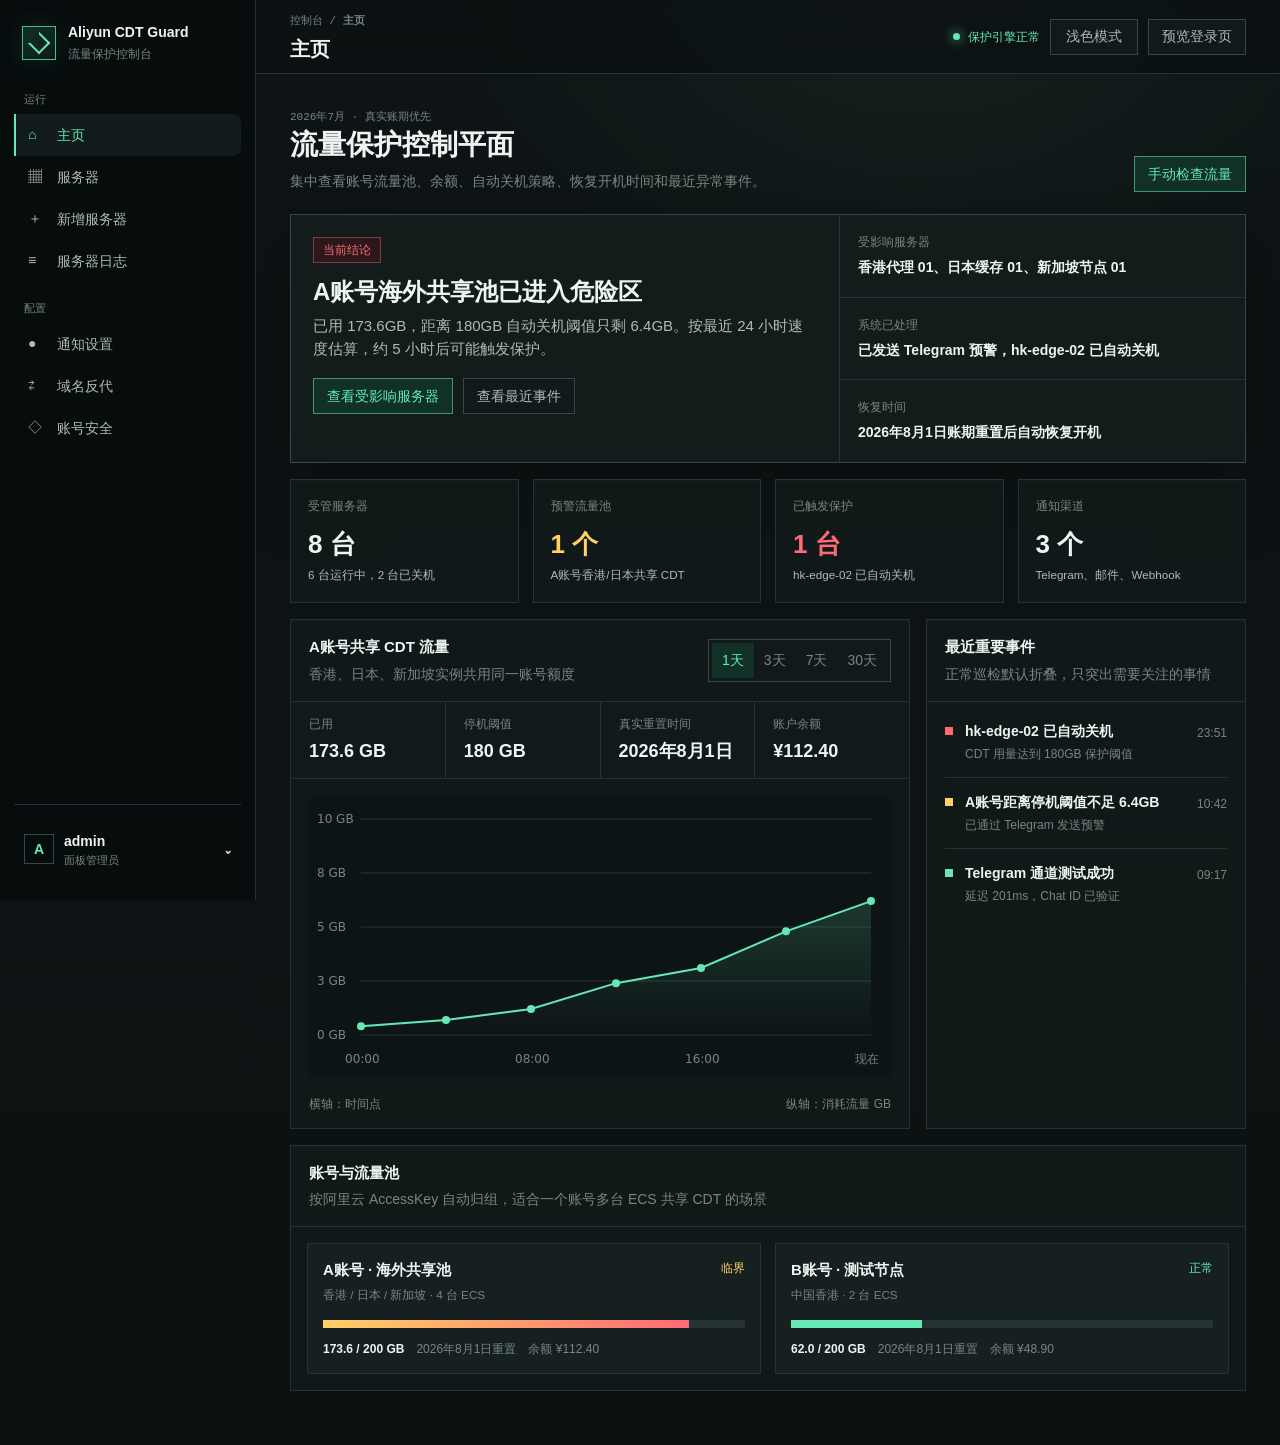
==== commit 0f487e6e: "Rename overview navigation to home" ====
--- a/index.html
+++ b/index.html
@@ -22,7 +22,7 @@
 
         <nav class="nav-block" aria-label="主导航">
           <p>运行</p>
-          <button class="nav-item active" type="button" data-target="overview"><span class="nav-icon">⌂</span>总览</button>
+          <button class="nav-item active" type="button" data-target="overview"><span class="nav-icon">⌂</span>主页</button>
           <button class="nav-item" type="button" data-target="servers"><span class="nav-icon">▦</span>服务器</button>
           <button class="nav-item" type="button" data-target="create"><span class="nav-icon">＋</span>新增服务器</button>
           <button class="nav-item" type="button" data-target="logs"><span class="nav-icon">≡</span>服务器日志</button>
@@ -54,8 +54,8 @@
       <main class="workspace">
         <header class="topbar">
           <div>
-            <span class="crumb">控制台 / <b data-current-title>总览</b></span>
-            <h1 data-page-heading>总览</h1>
+            <span class="crumb">控制台 / <b data-current-title>主页</b></span>
+            <h1 data-page-heading>主页</h1>
           </div>
           <div class="top-actions">
             <span class="engine-state"><i></i>保护引擎正常</span>
@@ -64,7 +64,7 @@
           </div>
         </header>
 
-        <section class="page active" id="overview" data-title="总览">
+        <section class="page active" id="overview" data-title="主页">
           <div class="page-title">
             <div>
               <p class="eyebrow">2026年7月 · 真实账期优先</p>
